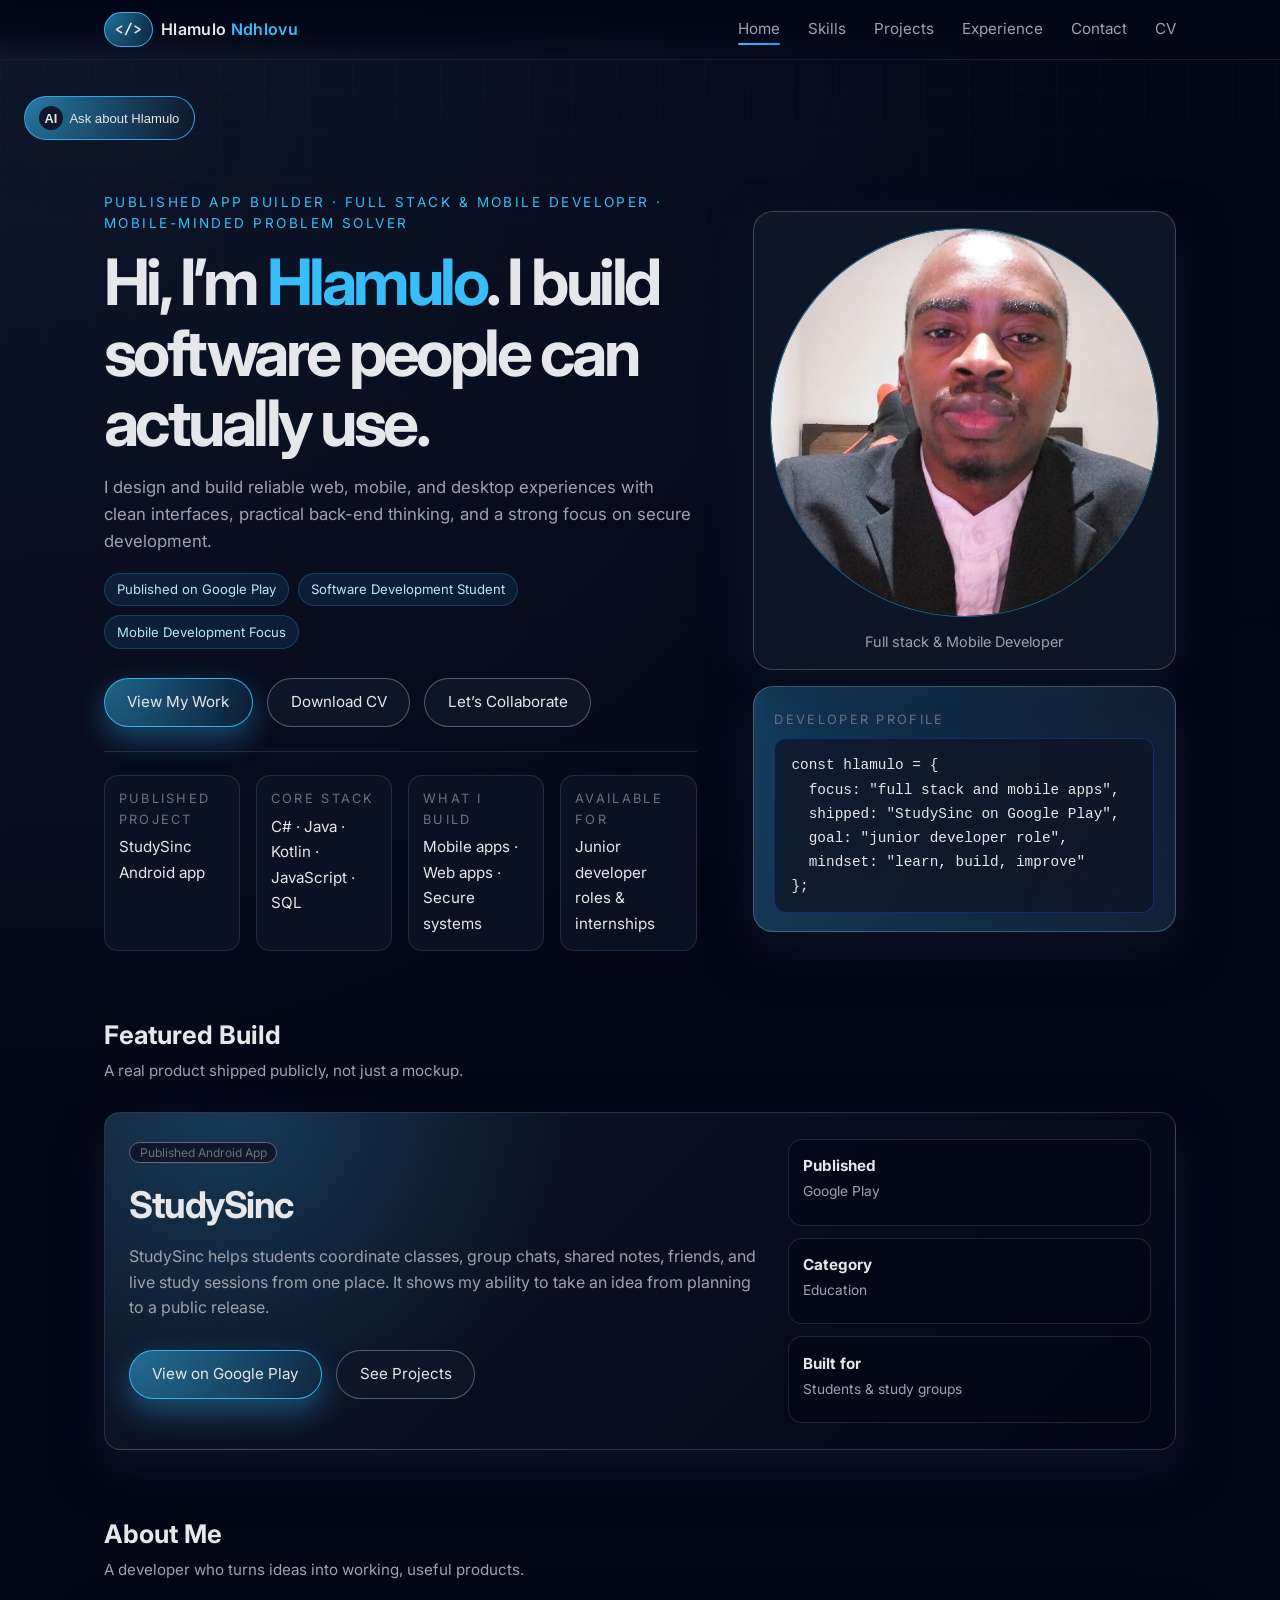
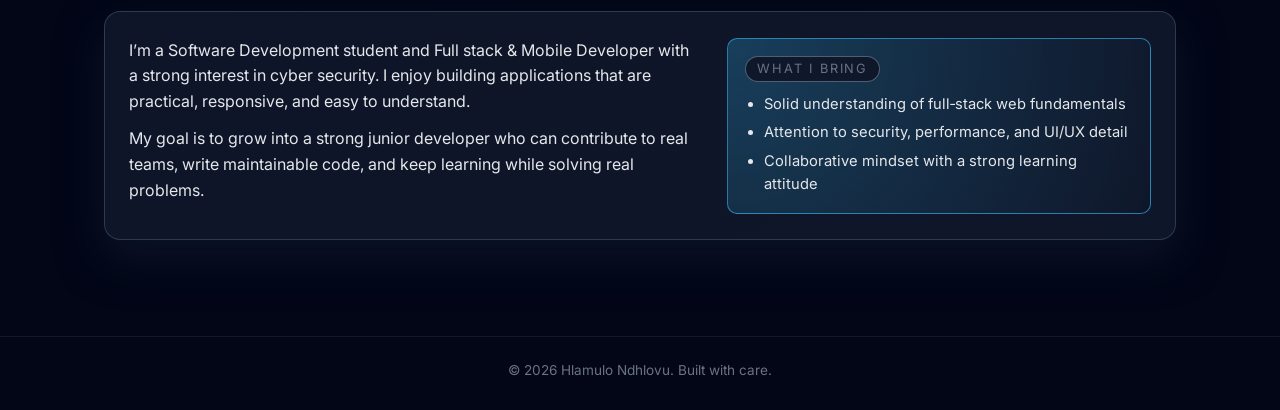
==== index.html @ 5ce192b8 "Move portfolio site to repository root Co-authored-by: Cursor <cursoragent@cursor.com>" ====
<!DOCTYPE html>
<html lang="en">
<head>
    <meta charset="UTF-8" />
    <meta name="viewport" content="width=device-width, initial-scale=1.0" />
    <title>Hlamulo Ndhlovu | Full stack & Mobile Developer</title>

    <!-- Fonts -->
    <link rel="preconnect" href="https://fonts.googleapis.com" />
    <link rel="preconnect" href="https://fonts.gstatic.com" crossorigin />
    <link href="https://fonts.googleapis.com/css2?family=Inter:wght@300;400;500;600;700&family=Fira+Code:wght@400;500&display=swap" rel="stylesheet" />

    <!-- Styles -->
    <link rel="stylesheet" href="style.css" />
    <link rel="stylesheet" href="mediaqueries.css" />
</head>
<body>
    <!-- Header / Navigation -->
    <header class="site-header">
        <nav class="nav" id="desktop-nav">
            <div class="nav-left">
                <a href="#hero" class="logo">
                    <span class="logo-mark">&lt;/&gt;</span>
                    <span class="logo-text">Hlamulo<span> Ndhlovu</span></span>
                </a>
            </div>
            <button class="nav-toggle" aria-label="Toggle navigation" id="nav-toggle">
                <span></span>
                <span></span>
            </button>
            <ul class="nav-links" id="nav-links">
                <li><a href="index.html">Home</a></li>
                <li><a href="skills.html">Skills</a></li>
                <li><a href="projects.html">Projects</a></li>
                <li><a href="experience.html">Experience</a></li>
                <li><a href="contact.html">Contact</a></li>
                <li><a href="cv.html">CV</a></li>
            </ul>
        </nav>
    </header>

    <!-- Hero Section -->
    <main>
        <section class="hero" id="hero">
            <div class="hero-content">
                <p class="hero-eyebrow">Published app builder · Full stack & Mobile Developer · Mobile-minded problem solver</p>
                <h1>Hi, I’m <span class="accent">Hlamulo</span>. I build software people can actually use.</h1>
                <p class="hero-subtitle">
                    I design and build reliable web, mobile, and desktop experiences with clean interfaces,
                    practical back-end thinking, and a strong focus on secure development.
                </p>
                <div class="hero-badges">
                    <span>Published on Google Play</span>
                    <span>Software Development Student</span>
                    <span>Mobile Development Focus</span>
                </div>
                <div class="hero-actions">
                    <a href="projects.html" class="btn primary">View My Work</a>
                    <a href="Hlamulo's Resume.pdf" class="btn ghost" download>Download CV</a>
                    <a href="contact.html" class="btn ghost">Let’s Collaborate</a>
                </div>
                <div class="hero-meta">
                    <div>
                        <span class="hero-label">Published project</span>
                        <span class="hero-value">StudySinc Android app</span>
                    </div>
                    <div>
                        <span class="hero-label">Core stack</span>
                        <span class="hero-value">C# · Java · Kotlin · JavaScript · SQL</span>
                    </div>
                    <div>
                        <span class="hero-label">What I build</span>
                        <span class="hero-value">Mobile apps · Web apps · Secure systems</span>
                    </div>
                    <div>
                        <span class="hero-label">Available for</span>
                        <span class="hero-value">Junior developer roles & internships</span>
                    </div>
                </div>
            </div>
            <div class="hero-aside">
                <div class="profile-photo-card">
                    <div class="profile-photo-frame">
                        <img
                            src="assets/profile-photo.jpg"
                            alt="Portrait of Hlamulo Ndhlovu"
                            onerror="this.style.display='none'; this.nextElementSibling.style.display='grid';"
                        />
                        <div class="profile-photo-placeholder">
                            <span>HN</span>
                            <small>Add your photo as<br />assets/profile-photo.jpg</small>
                        </div>
                    </div>
                    <p class="profile-photo-caption">Full stack & Mobile Developer</p>
                </div>
                <div class="hero-card">
                    <p class="code-title">Developer profile</p>
                    <pre class="code-block"><code>const hlamulo = {
  focus: "full stack and mobile apps",
  shipped: "StudySinc on Google Play",
  goal: "junior developer role",
  mindset: "learn, build, improve"
};</code></pre>
                </div>
            </div>
        </section>

        <section class="section spotlight-section">
            <div class="section-header">
                <h2>Featured Build</h2>
                <p>A real product shipped publicly, not just a mockup.</p>
            </div>
            <div class="section-body spotlight-card">
                <div>
                    <span class="project-tag">Published Android App</span>
                    <h3>StudySinc</h3>
                    <p>
                        StudySinc helps students coordinate classes, group chats, shared notes, friends,
                        and live study sessions from one place. It shows my ability to take an idea from
                        planning to a public release.
                    </p>
                    <div class="hero-actions">
                        <a href="https://play.google.com/store/apps/details?id=com.prokreatives.studysync&pcampaignid=web_share" class="btn primary" target="_blank" rel="noreferrer">View on Google Play</a>
                        <a href="projects.html" class="btn ghost">See Projects</a>
                    </div>
                </div>
                <div class="spotlight-metrics">
                    <div>
                        <strong>Published</strong>
                        <span>Google Play</span>
                    </div>
                    <div>
                        <strong>Category</strong>
                        <span>Education</span>
                    </div>
                    <div>
                        <strong>Built for</strong>
                        <span>Students & study groups</span>
                    </div>
                </div>
            </div>
        </section>

        <!-- About -->
        <section class="section" id="about">
            <div class="section-header">
                <h2>About Me</h2>
                <p>A developer who turns ideas into working, useful products.</p>
            </div>
            <div class="section-body about-grid">
                <div>
                    <p>
                        I’m a Software Development student and Full stack & Mobile Developer with a strong interest in cyber security.
                        I enjoy building applications that are practical, responsive, and easy to understand.
                    </p>
                    <p>
                        My goal is to grow into a strong junior developer who can contribute to real teams, write maintainable code,
                        and keep learning while solving real problems.
                    </p>
                </div>
                <div class="about-highlights">
                    <div class="pill-card">
                        <span class="pill-title">What I bring</span>
                        <ul>
                            <li>Solid understanding of full‑stack web fundamentals</li>
                            <li>Attention to security, performance, and UI/UX detail</li>
                            <li>Collaborative mindset with a strong learning attitude</li>
                        </ul>
                    </div>
                </div>
            </div>
        </section>
    </main>

    <footer class="site-footer">
        <p>© <span id="year"></span> Hlamulo Ndhlovu. Built with care.</p>
    </footer>

    <button class="ai-assistant-toggle" id="ai-toggle">
        <span>AI</span>
        <span>Ask about Hlamulo</span>
    </button>

    <div class="ai-assistant-window" id="ai-window">
        <div class="ai-assistant-header">
            <div class="ai-assistant-header-title">
                <div class="ai-assistant-avatar">H</div>
                <div class="ai-assistant-header-text">
                    <strong>Hlamulo AI</strong>
                    <span>Ask me about my skills, projects &amp; CV</span>
                </div>
            </div>
            <button class="ai-assistant-close" id="ai-close" aria-label="Close assistant">×</button>
        </div>
        <div class="ai-assistant-body" id="ai-messages">
            <div class="ai-message ai">
                Hi, I'm Hlamulo's portfolio assistant. Ask me about his skills, education, projects, CV, contact details, career goals, or what questions I can answer.
            </div>
        </div>
        <div class="ai-assistant-footer">
            <input
                type="text"
                class="ai-assistant-input"
                id="ai-input"
                placeholder="Ask something about Hlamulo..."
            />
            <button class="ai-assistant-send" id="ai-send">Send</button>
        </div>
    </div>

    <script src="script.js"></script>
</body>
</html>
---- style.css ----
/* =========================
   Base & Theme
   ========================= */
*,
*::before,
*::after {
    box-sizing: border-box;
    margin: 0;
    padding: 0;
}

:root {
    --bg: #020617;
    --bg-elevated: #020617;
    --bg-soft: #020617;
    --surface: #020617;
    --surface-soft: #020617;
    --border-subtle: rgba(148, 163, 184, 0.25);
    --accent: #38bdf8;
    --accent-soft: rgba(56, 189, 248, 0.15);
    --accent-strong: #0ea5e9;
    --text-main: #e5e7eb;
    --text-muted: #9ca3af;
    --text-subtle: #6b7280;
    --danger: #f97373;
    --shadow-soft: 0 18px 45px rgba(15, 23, 42, 0.75);
    --radius-lg: 16px;
    --radius-md: 10px;
    --radius-pill: 999px;
    --transition-fast: 0.18s ease-out;
    --transition-med: 0.24s ease;
    --nav-height: 72px;
}

html {
    scroll-behavior: smooth;
}

body {
    min-height: 100vh;
    font-family: "Inter", system-ui, -apple-system, BlinkMacSystemFont, "Segoe UI", sans-serif;
    background: radial-gradient(circle at top left, #0f172a 0, #020617 50%, #020617 100%);
    color: var(--text-main);
    line-height: 1.6;
    -webkit-font-smoothing: antialiased;
}

body::before {
    content: "";
    position: fixed;
    inset: 0;
    pointer-events: none;
    background:
        linear-gradient(rgba(148, 163, 184, 0.035) 1px, transparent 1px),
        linear-gradient(90deg, rgba(148, 163, 184, 0.035) 1px, transparent 1px);
    background-size: 44px 44px;
    mask-image: linear-gradient(to bottom, rgba(0, 0, 0, 0.85), transparent 75%);
    z-index: -1;
}

img {
    max-width: 100%;
    display: block;
}

a {
    color: inherit;
    text-decoration: none;
}

ul {
    list-style: none;
}

main {
    max-width: 1120px;
    margin: 0 auto;
    padding: 5.5rem 1.5rem 4rem;
}

.accent {
    color: var(--accent);
}

/* =========================
   Header & Navigation
   ========================= */
.site-header {
    position: sticky;
    top: 0;
    z-index: 20;
    backdrop-filter: blur(18px);
    background: linear-gradient(to bottom, rgba(2, 6, 23, 0.96), rgba(2, 6, 23, 0.85), transparent);
    border-bottom: 1px solid rgba(148, 163, 184, 0.15);
}

.nav {
    max-width: 1120px;
    margin: 0 auto;
    padding: 0.75rem 1.5rem;
    display: flex;
    align-items: center;
    justify-content: space-between;
    gap: 1rem;
}

.logo {
    display: inline-flex;
    align-items: center;
    gap: 0.5rem;
    font-weight: 600;
    letter-spacing: 0.02em;
    color: var(--text-main);
}

.logo-mark {
    padding: 0.3rem 0.6rem;
    border-radius: var(--radius-pill);
    background: radial-gradient(circle at 0 0, rgba(56, 189, 248, 0.6), rgba(56, 189, 248, 0.15));
    border: 1px solid rgba(56, 189, 248, 0.9);
    font-family: "Fira Code", ui-monospace, SFMono-Regular, Menlo, Monaco, Consolas, "Liberation Mono", "Courier New", monospace;
    font-size: 0.9rem;
}

.logo-text span:last-child {
    color: var(--accent);
}

.nav-links {
    display: flex;
    align-items: center;
    gap: 1.75rem;
    font-size: 0.95rem;
    color: var(--text-muted);
}

.nav-links a {
    position: relative;
    padding-block: 0.4rem;
    transition: color var(--transition-fast);
}

.nav-links a::after {
    content: "";
    position: absolute;
    left: 0;
    bottom: 0;
    width: 0;
    height: 2px;
    border-radius: 999px;
    background: linear-gradient(to right, var(--accent), var(--accent-strong));
    transition: width var(--transition-fast);
}

.nav-links a:hover {
    color: var(--text-main);
}

.nav-links a:hover::after,
.nav-links a.active::after {
    width: 100%;
}

.nav-toggle {
    display: none;
    width: 40px;
    height: 40px;
    border-radius: 999px;
    border: 1px solid rgba(148, 163, 184, 0.3);
    background: radial-gradient(circle at 30% 0, rgba(56, 189, 248, 0.3), rgba(15, 23, 42, 1));
    display: none;
    align-items: center;
    justify-content: center;
    gap: 6px;
    flex-direction: column;
    cursor: pointer;
    padding: 0;
}

.nav-toggle span {
    width: 18px;
    height: 2px;
    border-radius: 999px;
    background: #e5e7eb;
    transition: transform var(--transition-fast), opacity var(--transition-fast);
}

.nav-toggle.is-open span:nth-child(1) {
    transform: translateY(4px) rotate(45deg);
}

.nav-toggle.is-open span:nth-child(2) {
    transform: translateY(-4px) rotate(-45deg);
}

/* =========================
   Hero
   ========================= */
.hero {
    display: grid;
    grid-template-columns: minmax(0, 3.5fr) minmax(0, 2.5fr);
    gap: 3.5rem;
    align-items: center;
    padding-top: 2.75rem;
}

.hero-eyebrow {
    font-size: 0.85rem;
    text-transform: uppercase;
    letter-spacing: 0.18em;
    color: var(--accent);
    margin-bottom: 0.75rem;
}

.hero h1 {
    max-width: 44rem;
    font-size: clamp(2.8rem, 5vw, 4.8rem);
    line-height: 1.1;
    margin-bottom: 1rem;
    letter-spacing: -0.055em;
}

.hero-subtitle {
    color: var(--text-muted);
    max-width: 40rem;
    font-size: 1.05rem;
}

.hero-badges {
    display: flex;
    flex-wrap: wrap;
    gap: 0.55rem;
    margin-top: 1.1rem;
}

.hero-badges span {
    padding: 0.34rem 0.75rem;
    border-radius: var(--radius-pill);
    background: rgba(56, 189, 248, 0.1);
    border: 1px solid rgba(56, 189, 248, 0.24);
    color: #bae6fd;
    font-size: 0.82rem;
}

.hero-actions {
    margin: 1.8rem 0 1.5rem;
    display: flex;
    flex-wrap: wrap;
    gap: 0.9rem;
}

.btn {
    display: inline-flex;
    align-items: center;
    justify-content: center;
    gap: 0.35rem;
    padding: 0.72rem 1.4rem;
    border-radius: var(--radius-pill);
    font-size: 0.95rem;
    border: 1px solid transparent;
    cursor: pointer;
    transition: transform 0.14s ease-out, box-shadow 0.16s ease-out, background var(--transition-fast), border-color var(--transition-fast), color var(--transition-fast);
}

.btn.primary {
    background: radial-gradient(circle at 0 0, rgba(56, 189, 248, 0.5), rgba(56, 189, 248, 0.1));
    border-color: rgba(56, 189, 248, 0.9);
    color: #e5e7eb;
    box-shadow: 0 12px 30px rgba(56, 189, 248, 0.35);
}

.btn.primary:hover {
    transform: translateY(-1px);
    box-shadow: 0 16px 40px rgba(56, 189, 248, 0.5);
}

.btn.ghost {
    border-color: rgba(148, 163, 184, 0.5);
    background: rgba(15, 23, 42, 0.9);
    color: var(--text-main);
}

.btn.ghost:hover {
    border-color: rgba(56, 189, 248, 0.8);
    color: var(--accent);
}

.btn.full-width {
    width: 100%;
}

.hero-meta {
    display: grid;
    grid-template-columns: repeat(4, minmax(0, 1fr));
    gap: 1rem;
    padding-top: 1.4rem;
    border-top: 1px solid rgba(31, 41, 55, 1);
    margin-top: 0.75rem;
}

.hero-meta > div {
    padding: 0.85rem;
    border-radius: 14px;
    background: rgba(15, 23, 42, 0.62);
    border: 1px solid rgba(148, 163, 184, 0.18);
}

.hero-label {
    display: block;
    font-size: 0.8rem;
    text-transform: uppercase;
    letter-spacing: 0.18em;
    color: var(--text-subtle);
    margin-bottom: 0.25rem;
}

.hero-value {
    font-size: 0.95rem;
    color: var(--text-main);
}

.hero-aside {
    position: relative;
    display: grid;
    gap: 1rem;
}

.profile-photo-card {
    border-radius: 20px;
    padding: 1rem;
    background: rgba(15, 23, 42, 0.92);
    border: 1px solid rgba(148, 163, 184, 0.35);
    box-shadow: var(--shadow-soft);
}

.profile-photo-frame {
    aspect-ratio: 1 / 1;
    overflow: hidden;
    border-radius: 50%;
    border: 1px solid rgba(56, 189, 248, 0.45);
    background: radial-gradient(circle at 0 0, rgba(56, 189, 248, 0.25), rgba(2, 6, 23, 0.98));
}

.profile-photo-frame img,
.profile-photo-placeholder {
    width: 100%;
    height: 100%;
}

.profile-photo-frame img {
    border-radius: inherit;
    object-fit: cover;
}

.profile-photo-placeholder {
    display: grid;
    place-items: center;
    gap: 0.5rem;
    text-align: center;
    color: var(--text-muted);
}

.profile-photo-placeholder span {
    display: inline-flex;
    align-items: center;
    justify-content: center;
    width: 4rem;
    height: 4rem;
    border-radius: 999px;
    background: rgba(56, 189, 248, 0.16);
    border: 1px solid rgba(56, 189, 248, 0.6);
    color: var(--accent);
    font-weight: 700;
    font-size: 1.4rem;
}

.profile-photo-placeholder small {
    font-size: 0.85rem;
}

.profile-photo-caption {
    margin-top: 0.8rem;
    color: var(--text-muted);
    font-size: 0.9rem;
    text-align: center;
}

.hero-card {
    position: relative;
    border-radius: 20px;
    padding: 1.4rem 1.3rem 1.1rem;
    background: radial-gradient(circle at 0 0, rgba(56, 189, 248, 0.2), rgba(15, 23, 42, 0.98));
    border: 1px solid rgba(148, 163, 184, 0.4);
    box-shadow: var(--shadow-soft);
}

.hero-card::before {
    content: "";
    position: absolute;
    inset: -1px;
    border-radius: inherit;
    background: conic-gradient(from 180deg at 0% 0%, rgba(56, 189, 248, 0.7), transparent, transparent, rgba(56, 189, 248, 0.7));
    opacity: 0.2;
    z-index: -1;
}

.code-title {
    font-size: 0.8rem;
    text-transform: uppercase;
    letter-spacing: 0.18em;
    color: var(--text-subtle);
    margin-bottom: 0.5rem;
}

.code-block {
    font-family: "Fira Code", ui-monospace, SFMono-Regular, Menlo, Monaco, Consolas, "Liberation Mono", "Courier New", monospace;
    font-size: 0.9rem;
    color: #e5e7eb;
    background: radial-gradient(circle at 0 0, rgba(15, 23, 42, 0.8), rgba(15, 23, 42, 0.95));
    border-radius: 12px;
    padding: 0.9rem 1rem;
    border: 1px solid rgba(30, 64, 175, 0.5);
    overflow-x: auto;
}

/* =========================
   Sections
   ========================= */
.section {
    margin-top: 4rem;
}

.section-header {
    margin-bottom: 1.8rem;
}

.section-header h2 {
    font-size: 1.6rem;
    margin-bottom: 0.2rem;
}

.section-header p {
    font-size: 0.95rem;
    color: var(--text-muted);
}

.section-body {
    background: radial-gradient(circle at 0 0, rgba(15, 23, 42, 0.9), rgba(15, 23, 42, 0.95));
    border-radius: var(--radius-lg);
    border: 1px solid var(--border-subtle);
    padding: 1.6rem 1.5rem;
    box-shadow: 0 18px 45px rgba(15, 23, 42, 0.8);
}

.spotlight-card {
    display: grid;
    grid-template-columns: minmax(0, 1.4fr) minmax(260px, 0.8fr);
    gap: 1.5rem;
    align-items: stretch;
    background:
        radial-gradient(circle at 12% 0%, rgba(56, 189, 248, 0.22), transparent 34%),
        linear-gradient(135deg, rgba(15, 23, 42, 0.98), rgba(2, 6, 23, 0.96));
}

.spotlight-card h3 {
    margin-top: 0.7rem;
    font-size: clamp(1.6rem, 3vw, 2.3rem);
    letter-spacing: -0.04em;
}

.spotlight-card p {
    max-width: 44rem;
    color: var(--text-muted);
    margin-top: 0.6rem;
}

.spotlight-metrics {
    display: grid;
    gap: 0.75rem;
}

.spotlight-metrics div,
.project-impact div {
    padding: 0.9rem;
    border-radius: 14px;
    background: rgba(2, 6, 23, 0.58);
    border: 1px solid rgba(148, 163, 184, 0.18);
}

.spotlight-metrics strong,
.project-impact strong {
    display: block;
    color: var(--text-main);
    font-size: 0.95rem;
}

.spotlight-metrics span,
.project-impact span {
    display: block;
    color: var(--text-muted);
    font-size: 0.86rem;
    margin-top: 0.1rem;
}

/* Scroll reveal */
.reveal {
    opacity: 0;
    transform: translateY(16px);
    filter: blur(4px);
    transition:
        opacity 0.55s ease-out,
        transform 0.55s ease-out,
        filter 0.55s ease-out;
}

.reveal-visible {
    opacity: 1;
    transform: translateY(0);
    filter: blur(0);
}

@media (prefers-reduced-motion: reduce) {
    .reveal {
        opacity: 1;
        transform: none;
        filter: none;
    }
}

/* About */
.about-grid {
    display: grid;
    grid-template-columns: minmax(0, 2fr) minmax(0, 1.5fr);
    gap: 2rem;
}

.about-grid p + p {
    margin-top: 0.75rem;
}

.about-highlights {
    display: flex;
    align-items: stretch;
}

.pill-card {
    width: 100%;
    padding: 1rem 1.1rem;
    border-radius: var(--radius-md);
    border: 1px solid rgba(56, 189, 248, 0.6);
    background: radial-gradient(circle at 0 0, rgba(56, 189, 248, 0.25), rgba(15, 23, 42, 0.95));
}

.pill-card .pill-title {
    display: inline-flex;
    align-items: center;
    gap: 0.4rem;
    padding: 0.12rem 0.7rem;
    border-radius: 999px;
    background: rgba(15, 23, 42, 0.95);
    border: 1px solid rgba(148, 163, 184, 0.5);
    font-size: 0.8rem;
    text-transform: uppercase;
    letter-spacing: 0.14em;
    color: var(--text-subtle);
    margin-bottom: 0.7rem;
}

.pill-card ul {
    list-style: disc;
    padding-left: 1.2rem;
    color: var(--text-main);
    font-size: 0.92rem;
}

.pill-card li + li {
    margin-top: 0.3rem;
}

/* Skills */
.skills-grid {
    display: grid;
    grid-template-columns: repeat(3, minmax(0, 1fr));
    gap: 1.6rem;
}

.skill-column h3 {
    font-size: 1rem;
    margin-bottom: 0.65rem;
}

.skill-column ul {
    display: grid;
    gap: 0.25rem;
    font-size: 0.92rem;
    color: var(--text-muted);
}

.skill-column li::before {
    content: "▹";
    display: inline-block;
    margin-right: 0.4rem;
    color: var(--accent);
}

/* Experience */
.timeline {
    border-left: 1px solid rgba(55, 65, 81, 1);
    padding-left: 1.4rem;
    display: grid;
    gap: 1.4rem;
}

.timeline-item {
    position: relative;
}

.timeline-dot {
    position: absolute;
    left: -1.8rem;
    top: 0.15rem;
    width: 0.75rem;
    height: 0.75rem;
    border-radius: 999px;
    background: radial-gradient(circle at 30% 0, rgba(56, 189, 248, 0.8), rgba(30, 64, 175, 1));
    box-shadow: 0 0 0 4px rgba(56, 189, 248, 0.25);
}

.timeline-meta {
    display: flex;
    justify-content: space-between;
    align-items: baseline;
    gap: 0.75rem;
    margin-bottom: 0.25rem;
}

.timeline-role {
    font-weight: 500;
}

.timeline-time {
    font-size: 0.86rem;
    color: var(--text-subtle);
}

.timeline p {
    font-size: 0.94rem;
    color: var(--text-muted);
}

/* Projects */
.project-grid {
    display: grid;
    grid-template-columns: repeat(3, minmax(0, 1fr));
    gap: 1.5rem;
}

.project-filters {
    display: flex;
    flex-wrap: wrap;
    gap: 0.6rem;
    margin-bottom: 1.3rem;
}

.project-filter.is-active {
    border-color: rgba(56, 189, 248, 0.9);
    color: var(--accent);
}

.project-card {
    border-radius: 14px;
    padding: 1.1rem 1.1rem 1rem;
    background: radial-gradient(circle at 0 0, rgba(15, 23, 42, 0.95), rgba(15, 23, 42, 0.98));
    border: 1px solid rgba(30, 64, 175, 0.6);
    transition: transform 0.16s ease-out, box-shadow 0.18s ease-out, border-color var(--transition-fast), background var(--transition-fast);
}

.featured-project {
    grid-column: span 3;
    padding: 1.4rem;
    background:
        radial-gradient(circle at 0 0, rgba(56, 189, 248, 0.2), transparent 30%),
        radial-gradient(circle at 100% 0, rgba(14, 165, 233, 0.15), transparent 28%),
        rgba(15, 23, 42, 0.98);
}

.project-card:hover {
    transform: translateY(-3px);
    box-shadow: 0 16px 40px rgba(15, 23, 42, 0.95);
    border-color: rgba(56, 189, 248, 0.6);
    background: radial-gradient(circle at 0 0, rgba(15, 23, 42, 0.9), rgba(15, 23, 42, 1));
}

.project-header {
    display: flex;
    align-items: center;
    justify-content: space-between;
    gap: 0.75rem;
    margin-bottom: 0.4rem;
}

.project-header h3 {
    font-size: 1.02rem;
}

.project-tag {
    font-size: 0.75rem;
    padding: 0.15rem 0.6rem;
    border-radius: 999px;
    background: rgba(15, 23, 42, 1);
    border: 1px solid rgba(148, 163, 184, 0.6);
    color: var(--text-subtle);
}

.project-description {
    font-size: 0.9rem;
    color: var(--text-muted);
    margin-top: 0.2rem;
}

.project-impact {
    display: grid;
    grid-template-columns: repeat(3, minmax(0, 1fr));
    gap: 0.75rem;
    margin-top: 1rem;
}

.project-tech {
    display: flex;
    flex-wrap: wrap;
    gap: 0.4rem;
    margin: 0.75rem 0 0.9rem;
    font-size: 0.8rem;
    color: var(--text-subtle);
}

.project-tech li {
    padding: 0.16rem 0.55rem;
    border-radius: 999px;
    border: 1px solid rgba(31, 41, 55, 1);
    background: rgba(15, 23, 42, 0.9);
}

.project-links {
    display: flex;
    gap: 0.8rem;
    font-size: 0.85rem;
}

.project-links a {
    color: var(--accent);
}

.project-links a:hover {
    text-decoration: underline;
}

/* Contact */
.contact-grid {
    display: grid;
    grid-template-columns: minmax(0, 1.4fr) minmax(0, 1.8fr);
    gap: 1.75rem;
}

.contact-grid p {
    font-size: 0.95rem;
    color: var(--text-muted);
}

.contact-list {
    margin-top: 0.75rem;
    display: grid;
    gap: 0.4rem;
    font-size: 0.9rem;
}

.contact-list span {
    color: var(--text-subtle);
    margin-right: 0.3rem;
}

.contact-list a {
    color: var(--accent);
}

.contact-list a:hover {
    text-decoration: underline;
}

.contact-form {
    display: grid;
    gap: 0.9rem;
}

.field {
    display: grid;
    gap: 0.25rem;
}

.field label {
    font-size: 0.86rem;
    color: var(--text-subtle);
}

.field-error label {
    color: var(--danger);
}

input,
textarea {
    width: 100%;
    border-radius: 10px;
    border: 1px solid rgba(31, 41, 55, 1);
    background: rgba(15, 23, 42, 0.96);
    color: var(--text-main);
    padding: 0.6rem 0.7rem;
    font-size: 0.92rem;
    outline: none;
    transition: border-color var(--transition-fast), box-shadow var(--transition-fast), background var(--transition-fast);
    font-family: inherit;
}

textarea {
    resize: vertical;
    min-height: 120px;
}

input::placeholder,
textarea::placeholder {
    color: var(--text-subtle);
}

input:focus,
textarea:focus {
    border-color: rgba(56, 189, 248, 0.8);
    box-shadow: 0 0 0 1px rgba(56, 189, 248, 0.5);
    background: rgba(15, 23, 42, 0.98);
}

.field-error input,
.field-error textarea {
    border-color: var(--danger);
    box-shadow: 0 0 0 1px rgba(248, 113, 113, 0.5);
}

.form-note {
    margin-top: 0.25rem;
    font-size: 0.8rem;
    color: var(--text-subtle);
}

.form-status {
    margin-top: 0.1rem;
    font-size: 0.82rem;
    color: var(--text-subtle);
}

.form-status.is-error {
    color: var(--danger);
}

.form-status.is-success {
    color: var(--accent);
}

/* Footer */
.site-footer {
    border-top: 1px solid rgba(15, 23, 42, 1);
    padding: 1.4rem 1.5rem 1.8rem;
    margin-top: 2rem;
    text-align: center;
    color: var(--text-subtle);
    font-size: 0.85rem;
}

.site-footer p {
    max-width: 1120px;
    margin: 0 auto;
}

/* =========================
   AI Assistant
   ========================= */
.ai-assistant-toggle {
    position: fixed;
    top: 6rem;
    left: 1.5rem;
    z-index: 30;
    display: inline-flex;
    align-items: center;
    gap: 0.4rem;
    padding: 0.55rem 0.9rem;
    border-radius: 999px;
    border: 1px solid rgba(56, 189, 248, 0.8);
    background: radial-gradient(circle at 0 0, rgba(56, 189, 248, 0.6), rgba(15, 23, 42, 0.98));
    color: #e5e7eb;
    font-size: 0.82rem;
    cursor: pointer;
    box-shadow: 0 16px 40px rgba(15, 23, 42, 0.95);
    transition: transform 0.16s ease-out, box-shadow 0.18s ease-out, background var(--transition-fast);
}

.ai-assistant-toggle span:first-child {
    display: inline-flex;
    align-items: center;
    justify-content: center;
    width: 1.5rem;
    height: 1.5rem;
    border-radius: 999px;
    background: rgba(15, 23, 42, 1);
    font-weight: 600;
    font-size: 0.8rem;
}

.ai-assistant-toggle span:last-child {
    white-space: nowrap;
    color: var(--text-main);
}

.ai-assistant-toggle:hover {
    transform: translateY(-1px);
    box-shadow: 0 20px 50px rgba(15, 23, 42, 1);
}

.ai-assistant-window {
    position: fixed;
    top: 7.6rem;
    left: 1.5rem;
    width: min(320px, 80vw);
    max-height: 380px;
    display: flex;
    flex-direction: column;
    border-radius: 14px;
    background: radial-gradient(circle at 0 0, rgba(15, 23, 42, 0.98), rgba(15, 23, 42, 1));
    border: 1px solid rgba(30, 64, 175, 0.7);
    box-shadow: 0 22px 55px rgba(15, 23, 42, 1);
    overflow: hidden;
    z-index: 40;
    opacity: 0;
    pointer-events: none;
    transform: translateY(12px);
    transition: opacity 0.18s ease-out, transform 0.18s ease-out;
}

.ai-assistant-window.is-open {
    opacity: 1;
    pointer-events: auto;
    transform: translateY(0);
}

.ai-assistant-header {
    display: flex;
    align-items: center;
    justify-content: space-between;
    gap: 0.5rem;
    padding: 0.6rem 0.7rem;
    border-bottom: 1px solid rgba(31, 41, 55, 1);
    background: radial-gradient(circle at 0 0, rgba(15, 23, 42, 1), rgba(15, 23, 42, 0.98));
}

.ai-assistant-header-title {
    display: flex;
    align-items: center;
    gap: 0.5rem;
}

.ai-assistant-avatar {
    width: 1.6rem;
    height: 1.6rem;
    border-radius: 999px;
    display: inline-flex;
    align-items: center;
    justify-content: center;
    background: radial-gradient(circle at 0 0, rgba(56, 189, 248, 0.7), rgba(30, 64, 175, 1));
    font-size: 0.9rem;
    font-weight: 600;
}

.ai-assistant-header-text {
    display: flex;
    flex-direction: column;
    gap: 0.1rem;
}

.ai-assistant-header-text span {
    font-size: 0.78rem;
    color: var(--text-subtle);
}

.ai-assistant-close {
    border: none;
    background: transparent;
    color: var(--text-subtle);
    cursor: pointer;
    font-size: 1.1rem;
    line-height: 1;
}

.ai-assistant-body {
    padding: 0.7rem 0.7rem 0.5rem;
    display: flex;
    flex-direction: column;
    gap: 0.45rem;
    font-size: 0.83rem;
    color: var(--text-main);
    overflow-y: auto;
}

.ai-message {
    padding: 0.4rem 0.55rem;
    border-radius: 0.6rem;
    max-width: 90%;
}

.ai-message.ai {
    align-self: flex-start;
    background: rgba(15, 23, 42, 0.95);
    border: 1px solid rgba(30, 64, 175, 0.8);
}

.ai-message.user {
    align-self: flex-end;
    background: rgba(56, 189, 248, 0.16);
    border: 1px solid rgba(56, 189, 248, 0.6);
}

.ai-assistant-footer {
    padding: 0.5rem 0.6rem 0.55rem;
    display: flex;
    align-items: center;
    gap: 0.4rem;
    border-top: 1px solid rgba(31, 41, 55, 1);
}

.ai-assistant-input {
    flex: 1;
    border-radius: 999px;
    border: 1px solid rgba(31, 41, 55, 1);
    background: rgba(15, 23, 42, 0.96);
    color: var(--text-main);
    padding: 0.45rem 0.7rem;
    font-size: 0.82rem;
    outline: none;
}

.ai-assistant-input::placeholder {
    color: var(--text-subtle);
}

.ai-assistant-send {
    border-radius: 999px;
    border: 1px solid rgba(56, 189, 248, 0.8);
    background: radial-gradient(circle at 0 0, rgba(56, 189, 248, 0.5), rgba(56, 189, 248, 0.18));
    color: #e5e7eb;
    padding: 0.35rem 0.7rem;
    font-size: 0.8rem;
    cursor: pointer;
}

@media (max-width: 640px) {
    .ai-assistant-toggle {
        left: 1.1rem;
        top: auto;
        bottom: 1.2rem;
    }

    .ai-assistant-window {
        left: 0.9rem;
        right: 0.9rem;
        top: auto;
        width: auto;
        max-width: none;
    }
}
---- mediaqueries.css ----
/* Responsive tweaks */

@media (max-width: 960px) {
    .nav {
        padding-inline: 1.1rem;
    }

    .nav-links {
        position: absolute;
        inset-inline: 1.1rem;
        top: calc(var(--nav-height) + 0.5rem);
        flex-direction: column;
        gap: 0.9rem;
        padding: 0.9rem 1rem;
        border-radius: 14px;
        background: radial-gradient(circle at 0 0, rgba(15, 23, 42, 0.97), rgba(15, 23, 42, 0.99));
        border: 1px solid rgba(31, 41, 55, 1);
        box-shadow: 0 18px 40px rgba(15, 23, 42, 0.9);
        transform-origin: top right;
        transform: scale(0.98) translateY(-6px);
        opacity: 0;
        pointer-events: none;
        transition: opacity 0.16s ease-out, transform 0.18s ease-out;
    }

    .nav-links.is-open {
        opacity: 1;
        pointer-events: auto;
        transform: scale(1) translateY(0);
    }

    .nav-toggle {
        display: inline-flex;
    }

    .hero {
        grid-template-columns: minmax(0, 1fr);
        gap: 2.4rem;
    }

    .hero-meta {
        grid-template-columns: repeat(2, minmax(0, 1fr));
    }

    .about-grid,
    .skills-grid,
    .project-grid,
    .contact-grid {
        grid-template-columns: minmax(0, 1fr);
    }

    .spotlight-card,
    .project-impact {
        grid-template-columns: minmax(0, 1fr);
    }

    .featured-project {
        grid-column: span 1;
    }

    .section-body {
        padding-inline: 1.2rem;
    }
}

@media (max-width: 640px) {
    main {
        padding-inline: 1.15rem;
        padding-top: 5rem;
    }

    .hero-actions {
        flex-direction: column;
        align-items: stretch;
    }

    .hero-meta {
        grid-template-columns: minmax(0, 1fr);
    }

    .section {
        margin-top: 3.4rem;
    }

    .section-body {
        padding-block: 1.3rem;
    }

    .timeline {
        padding-left: 1.1rem;
    }

    .project-grid {
        gap: 1.1rem;
    }
}
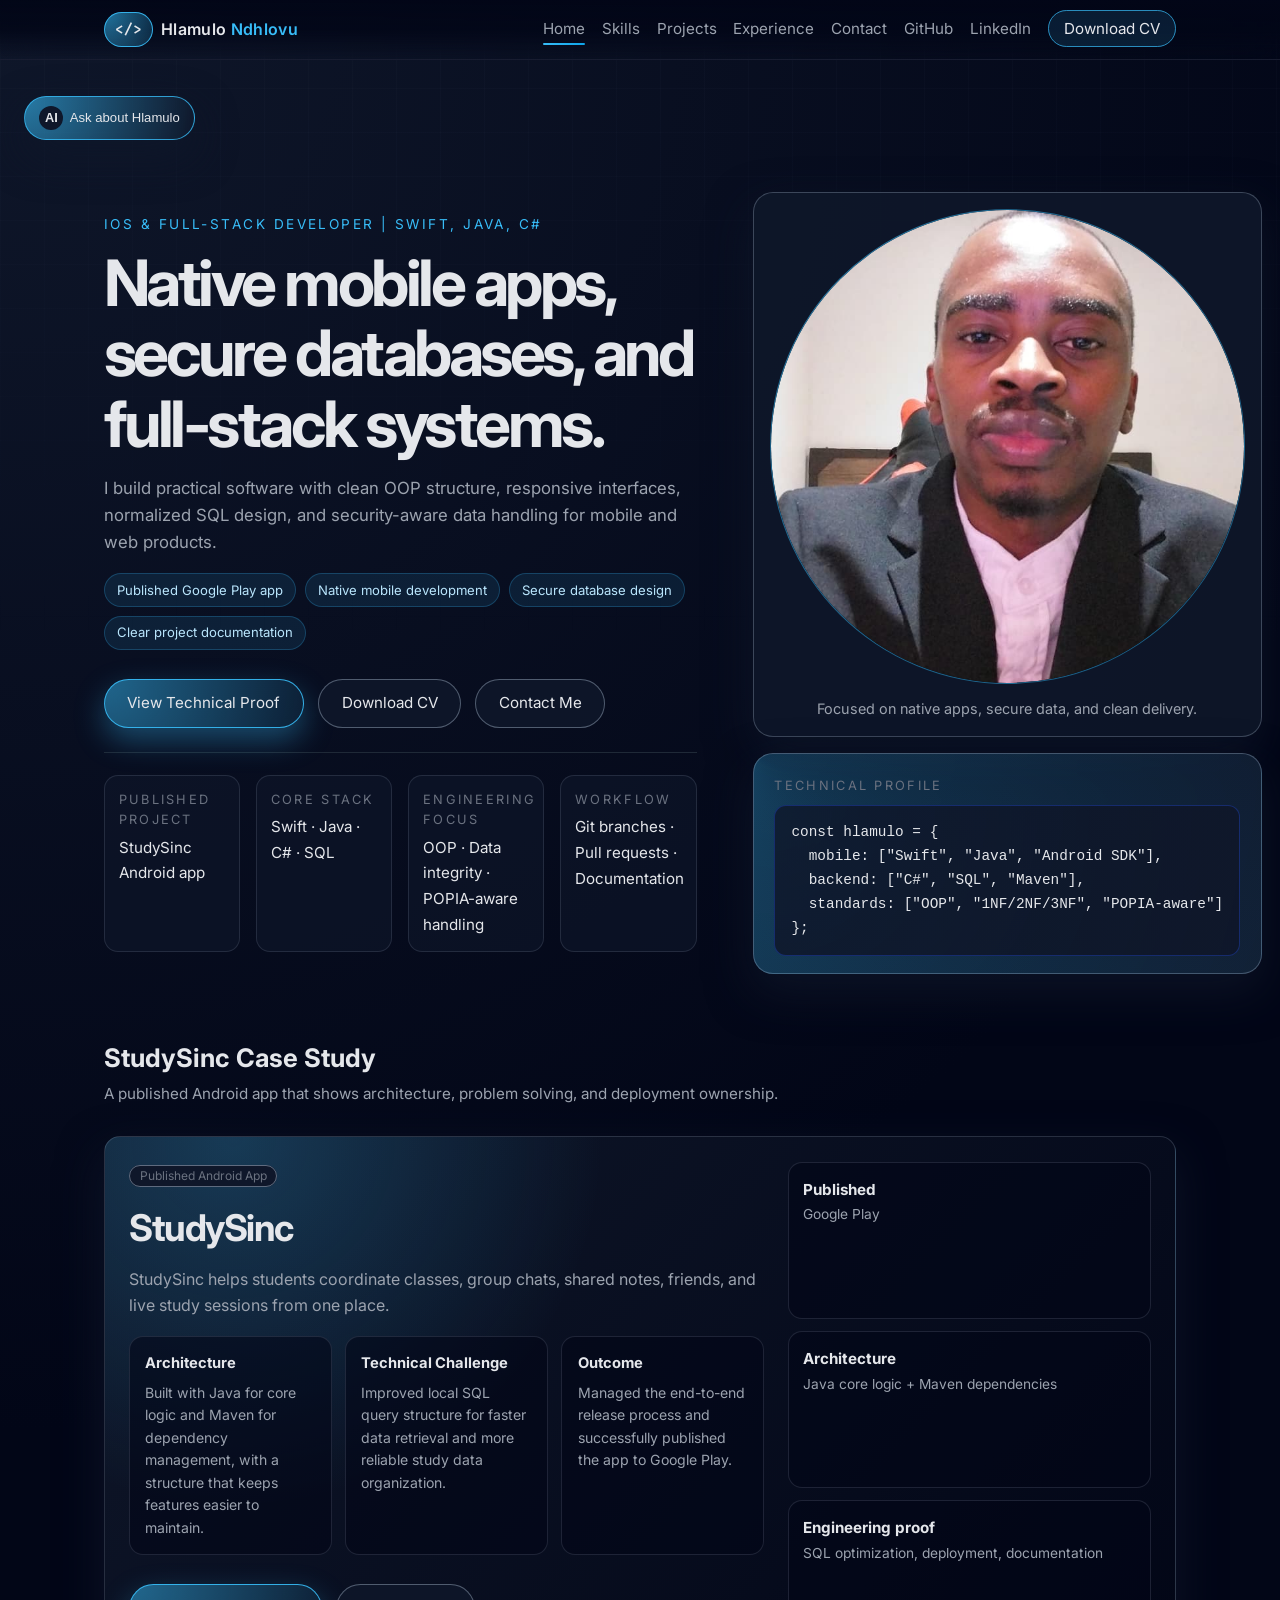
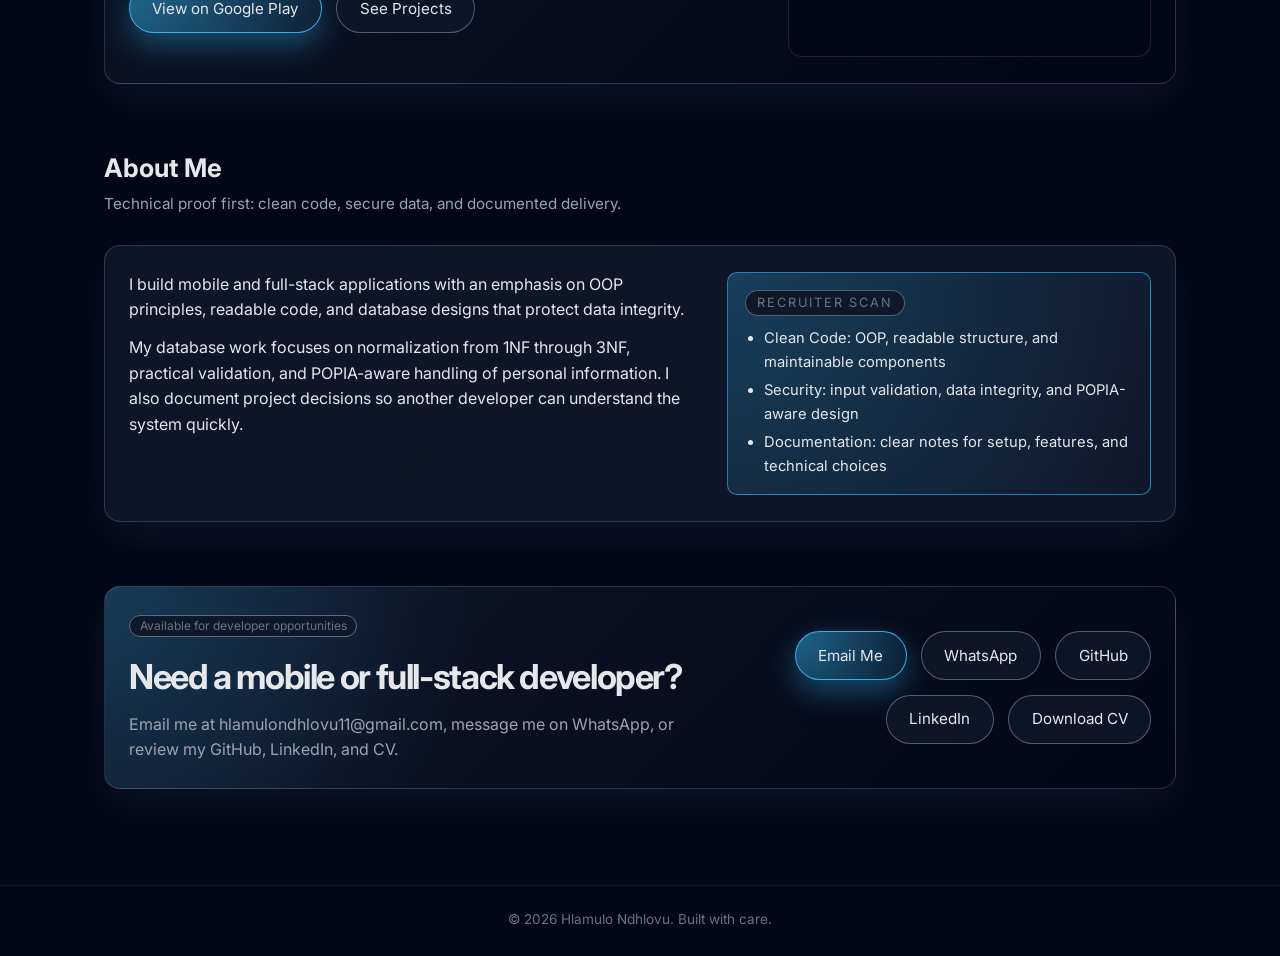
==== commit 54bea18c: "Publish updated portfolio root Copy the updated portfolio pages from the nested Portfolio folder int" ====
--- a/index.html
+++ b/index.html
@@ -3,7 +3,7 @@
 <head>
     <meta charset="UTF-8" />
     <meta name="viewport" content="width=device-width, initial-scale=1.0" />
-    <title>Hlamulo Ndhlovu | Full stack & Mobile Developer</title>
+    <title>Hlamulo Ndhlovu | iOS & Full-Stack Developer</title>
 
     <!-- Fonts -->
     <link rel="preconnect" href="https://fonts.googleapis.com" />
@@ -34,7 +34,9 @@
                 <li><a href="projects.html">Projects</a></li>
                 <li><a href="experience.html">Experience</a></li>
                 <li><a href="contact.html">Contact</a></li>
-                <li><a href="cv.html">CV</a></li>
+                <li><a href="https://github.com/Hlamulo-Ndhlovu" target="_blank" rel="noreferrer">GitHub</a></li>
+                <li><a href="https://www.linkedin.com/in/hlamulo-ndhlovu-a91922321" target="_blank" rel="noreferrer">LinkedIn</a></li>
+                <li><a href="Hlamulo's Resume.pdf" class="nav-cta" download>Download CV</a></li>
             </ul>
         </nav>
     </header>
@@ -43,21 +45,22 @@
     <main>
         <section class="hero" id="hero">
             <div class="hero-content">
-                <p class="hero-eyebrow">Published app builder · Full stack & Mobile Developer · Mobile-minded problem solver</p>
-                <h1>Hi, I’m <span class="accent">Hlamulo</span>. I build software people can actually use.</h1>
+                <p class="hero-eyebrow">iOS & Full-Stack Developer | Swift, Java, C#</p>
+                <h1>Native mobile apps, secure databases, and full-stack systems.</h1>
                 <p class="hero-subtitle">
-                    I design and build reliable web, mobile, and desktop experiences with clean interfaces,
-                    practical back-end thinking, and a strong focus on secure development.
+                    I build practical software with clean OOP structure, responsive interfaces, normalized SQL design,
+                    and security-aware data handling for mobile and web products.
                 </p>
                 <div class="hero-badges">
-                    <span>Published on Google Play</span>
-                    <span>Software Development Student</span>
-                    <span>Mobile Development Focus</span>
+                    <span>Published Google Play app</span>
+                    <span>Native mobile development</span>
+                    <span>Secure database design</span>
+                    <span>Clear project documentation</span>
                 </div>
                 <div class="hero-actions">
-                    <a href="projects.html" class="btn primary">View My Work</a>
+                    <a href="projects.html" class="btn primary">View Technical Proof</a>
                     <a href="Hlamulo's Resume.pdf" class="btn ghost" download>Download CV</a>
-                    <a href="contact.html" class="btn ghost">Let’s Collaborate</a>
+                    <a href="contact.html" class="btn ghost">Contact Me</a>
                 </div>
                 <div class="hero-meta">
                     <div>
@@ -66,15 +69,15 @@
                     </div>
                     <div>
                         <span class="hero-label">Core stack</span>
-                        <span class="hero-value">C# · Java · Kotlin · JavaScript · SQL</span>
-                    </div>
-                    <div>
-                        <span class="hero-label">What I build</span>
-                        <span class="hero-value">Mobile apps · Web apps · Secure systems</span>
-                    </div>
-                    <div>
-                        <span class="hero-label">Available for</span>
-                        <span class="hero-value">Junior developer roles & internships</span>
+                        <span class="hero-value">Swift · Java · C# · SQL</span>
+                    </div>
+                    <div>
+                        <span class="hero-label">Engineering focus</span>
+                        <span class="hero-value">OOP · Data integrity · POPIA-aware handling</span>
+                    </div>
+                    <div>
+                        <span class="hero-label">Workflow</span>
+                        <span class="hero-value">Git branches · Pull requests · Documentation</span>
                     </div>
                 </div>
             </div>
@@ -84,22 +87,20 @@
                         <img
                             src="assets/profile-photo.jpg"
                             alt="Portrait of Hlamulo Ndhlovu"
-                            onerror="this.style.display='none'; this.nextElementSibling.style.display='grid';"
                         />
                         <div class="profile-photo-placeholder">
                             <span>HN</span>
-                            <small>Add your photo as<br />assets/profile-photo.jpg</small>
-                        </div>
-                    </div>
-                    <p class="profile-photo-caption">Full stack & Mobile Developer</p>
+                            <small>Mobile & Full-Stack Developer</small>
+                        </div>
+                    </div>
+                    <p class="profile-photo-caption">Focused on native apps, secure data, and clean delivery.</p>
                 </div>
                 <div class="hero-card">
-                    <p class="code-title">Developer profile</p>
+                    <p class="code-title">Technical profile</p>
                     <pre class="code-block"><code>const hlamulo = {
-  focus: "full stack and mobile apps",
-  shipped: "StudySinc on Google Play",
-  goal: "junior developer role",
-  mindset: "learn, build, improve"
+  mobile: ["Swift", "Java", "Android SDK"],
+  backend: ["C#", "SQL", "Maven"],
+  standards: ["OOP", "1NF/2NF/3NF", "POPIA-aware"]
 };</code></pre>
                 </div>
             </div>
@@ -107,8 +108,8 @@
 
         <section class="section spotlight-section">
             <div class="section-header">
-                <h2>Featured Build</h2>
-                <p>A real product shipped publicly, not just a mockup.</p>
+                <h2>StudySinc Case Study</h2>
+                <p>A published Android app that shows architecture, problem solving, and deployment ownership.</p>
             </div>
             <div class="section-body spotlight-card">
                 <div>
@@ -116,9 +117,22 @@
                     <h3>StudySinc</h3>
                     <p>
                         StudySinc helps students coordinate classes, group chats, shared notes, friends,
-                        and live study sessions from one place. It shows my ability to take an idea from
-                        planning to a public release.
+                        and live study sessions from one place.
                     </p>
+                    <div class="case-study-grid">
+                        <div>
+                            <h4>Architecture</h4>
+                            <p>Built with Java for core logic and Maven for dependency management, with a structure that keeps features easier to maintain.</p>
+                        </div>
+                        <div>
+                            <h4>Technical Challenge</h4>
+                            <p>Improved local SQL query structure for faster data retrieval and more reliable study data organization.</p>
+                        </div>
+                        <div>
+                            <h4>Outcome</h4>
+                            <p>Managed the end-to-end release process and successfully published the app to Google Play.</p>
+                        </div>
+                    </div>
                     <div class="hero-actions">
                         <a href="https://play.google.com/store/apps/details?id=com.prokreatives.studysync&pcampaignid=web_share" class="btn primary" target="_blank" rel="noreferrer">View on Google Play</a>
                         <a href="projects.html" class="btn ghost">See Projects</a>
@@ -130,12 +144,12 @@
                         <span>Google Play</span>
                     </div>
                     <div>
-                        <strong>Category</strong>
-                        <span>Education</span>
-                    </div>
-                    <div>
-                        <strong>Built for</strong>
-                        <span>Students & study groups</span>
+                        <strong>Architecture</strong>
+                        <span>Java core logic + Maven dependencies</span>
+                    </div>
+                    <div>
+                        <strong>Engineering proof</strong>
+                        <span>SQL optimization, deployment, documentation</span>
                     </div>
                 </div>
             </div>
@@ -145,28 +159,46 @@
         <section class="section" id="about">
             <div class="section-header">
                 <h2>About Me</h2>
-                <p>A developer who turns ideas into working, useful products.</p>
+                <p>Technical proof first: clean code, secure data, and documented delivery.</p>
             </div>
             <div class="section-body about-grid">
                 <div>
                     <p>
-                        I’m a Software Development student and Full stack & Mobile Developer with a strong interest in cyber security.
-                        I enjoy building applications that are practical, responsive, and easy to understand.
+                        I build mobile and full-stack applications with an emphasis on OOP principles, readable code,
+                        and database designs that protect data integrity.
                     </p>
                     <p>
-                        My goal is to grow into a strong junior developer who can contribute to real teams, write maintainable code,
-                        and keep learning while solving real problems.
+                        My database work focuses on normalization from 1NF through 3NF, practical validation,
+                        and POPIA-aware handling of personal information. I also document project decisions so
+                        another developer can understand the system quickly.
                     </p>
                 </div>
                 <div class="about-highlights">
                     <div class="pill-card">
-                        <span class="pill-title">What I bring</span>
+                        <span class="pill-title">Recruiter scan</span>
                         <ul>
-                            <li>Solid understanding of full‑stack web fundamentals</li>
-                            <li>Attention to security, performance, and UI/UX detail</li>
-                            <li>Collaborative mindset with a strong learning attitude</li>
+                            <li>Clean Code: OOP, readable structure, and maintainable components</li>
+                            <li>Security: input validation, data integrity, and POPIA-aware design</li>
+                            <li>Documentation: clear notes for setup, features, and technical choices</li>
                         </ul>
                     </div>
+                </div>
+            </div>
+        </section>
+
+        <section class="section contact-cta-section">
+            <div class="section-body contact-cta-card">
+                <div>
+                    <span class="project-tag">Available for developer opportunities</span>
+                    <h2>Need a mobile or full-stack developer?</h2>
+                    <p>Email me at hlamulondhlovu11@gmail.com, message me on WhatsApp, or review my GitHub, LinkedIn, and CV.</p>
+                </div>
+                <div class="hero-actions">
+                    <a href="mailto:hlamulondhlovu11@gmail.com" class="btn primary">Email Me</a>
+                    <a href="https://wa.me/27783559141" class="btn ghost" target="_blank" rel="noreferrer">WhatsApp</a>
+                    <a href="https://github.com/Hlamulo-Ndhlovu" class="btn ghost" target="_blank" rel="noreferrer">GitHub</a>
+                    <a href="https://www.linkedin.com/in/hlamulo-ndhlovu-a91922321" class="btn ghost" target="_blank" rel="noreferrer">LinkedIn</a>
+                    <a href="Hlamulo's Resume.pdf" class="btn ghost" download>Download CV</a>
                 </div>
             </div>
         </section>
--- a/style.css
+++ b/style.css
@@ -129,7 +129,7 @@
 .nav-links {
     display: flex;
     align-items: center;
-    gap: 1.75rem;
+    gap: 1.05rem;
     font-size: 0.95rem;
     color: var(--text-muted);
 }
@@ -159,6 +159,18 @@
 .nav-links a:hover::after,
 .nav-links a.active::after {
     width: 100%;
+}
+
+.nav-links a.nav-cta {
+    padding: 0.5rem 0.95rem;
+    border-radius: var(--radius-pill);
+    border: 1px solid rgba(56, 189, 248, 0.7);
+    background: rgba(56, 189, 248, 0.12);
+    color: var(--text-main);
+}
+
+.nav-links a.nav-cta::after {
+    display: none;
 }
 
 .nav-toggle {
@@ -474,6 +486,31 @@
     margin-top: 0.6rem;
 }
 
+.case-study-grid {
+    display: grid;
+    grid-template-columns: repeat(3, minmax(0, 1fr));
+    gap: 0.85rem;
+    margin-top: 1.1rem;
+}
+
+.case-study-grid div {
+    padding: 0.95rem;
+    border-radius: 14px;
+    background: rgba(2, 6, 23, 0.58);
+    border: 1px solid rgba(148, 163, 184, 0.18);
+}
+
+.case-study-grid h4 {
+    font-size: 0.92rem;
+    color: var(--text-main);
+    margin-bottom: 0.35rem;
+}
+
+.case-study-grid p {
+    margin-top: 0;
+    font-size: 0.88rem;
+}
+
 .spotlight-metrics {
     display: grid;
     gap: 0.75rem;
@@ -580,7 +617,7 @@
 /* Skills */
 .skills-grid {
     display: grid;
-    grid-template-columns: repeat(3, minmax(0, 1fr));
+    grid-template-columns: repeat(4, minmax(0, 1fr));
     gap: 1.6rem;
 }
 
@@ -861,6 +898,32 @@
 
 .form-status.is-success {
     color: var(--accent);
+}
+
+.contact-cta-card {
+    display: flex;
+    align-items: center;
+    justify-content: space-between;
+    gap: 1.5rem;
+    background:
+        radial-gradient(circle at 0 0, rgba(56, 189, 248, 0.22), transparent 34%),
+        linear-gradient(135deg, rgba(15, 23, 42, 0.98), rgba(2, 6, 23, 0.98));
+}
+
+.contact-cta-card h2 {
+    margin-top: 0.7rem;
+    font-size: clamp(1.5rem, 3vw, 2.15rem);
+    letter-spacing: -0.04em;
+}
+
+.contact-cta-card p {
+    margin-top: 0.45rem;
+    color: var(--text-muted);
+}
+
+.contact-cta-card .hero-actions {
+    justify-content: flex-end;
+    margin: 0;
 }
 
 /* Footer */
--- a/mediaqueries.css
+++ b/mediaqueries.css
@@ -50,8 +50,18 @@
     }
 
     .spotlight-card,
+    .case-study-grid,
     .project-impact {
         grid-template-columns: minmax(0, 1fr);
+    }
+
+    .contact-cta-card {
+        align-items: flex-start;
+        flex-direction: column;
+    }
+
+    .contact-cta-card .hero-actions {
+        justify-content: flex-start;
     }
 
     .featured-project {
